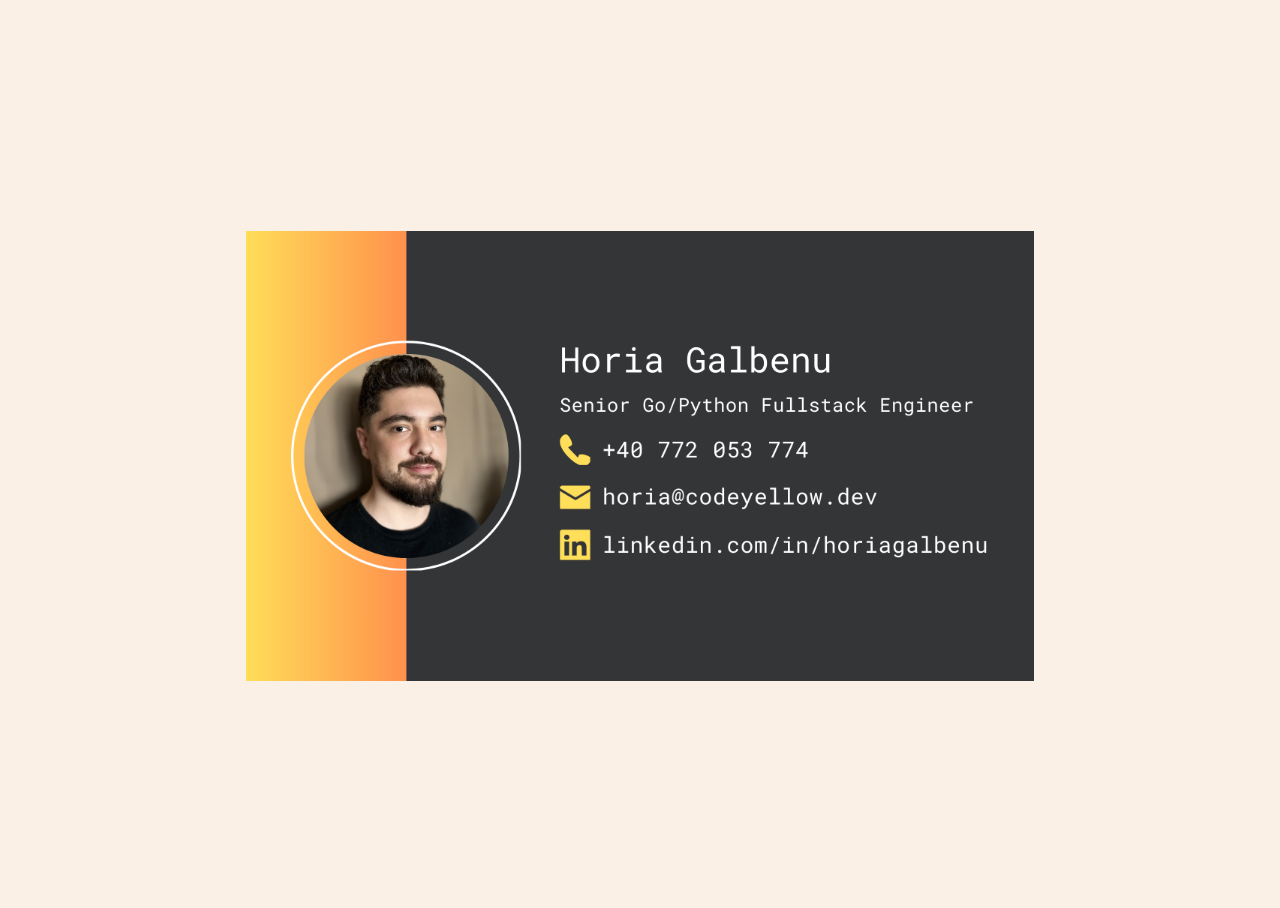
==== web/index.html @ 9cc89433 "deploy static website using S3, Cloudfront, Route 53" ====
<!DOCTYPE html>
<html>
<head>
    <meta name="viewport" content="width=device-width, initial-scale=1.0">
    <meta charset="utf-8">
    <title>Horia Galbenu - Senior Go/Python Fullstack Developer</title>
    <link rel="icon" type="image/x-icon" href="./favicon.ico">
    <link rel="apple-touch-icon" href="./favicon.ico">
    <meta name="keywords" content="Senior Go/Python Fullstack Developer, Senior Go Fullstack Developer, Senior Python Fullstack Developer, frontend, backend, developer, contractor, freelancer, go, python">
    <meta name="author" content="Horia Galbenu">
    <link rel="stylesheet" type="text/css" href="./style.css">
</head>
<body>
    <div class="wrapper">
        <a href="http://www.linkedin.com/in/horiagalbenu"><img class="businesscard" src="./businesscard.png" /></a>
    </div>
</body>
</html>
---- web/style.css ----
html {
    height: 100%
}

body {
    height: 100%;
    background-color: linen;
}

.wrapper {
    height: 100%;
    display: flex;
    flex-direction: column;
    align-items: center;
    justify-content: center;
}

.businesscard {
    height: auto;
    margin: 20px;
    width: 100%;
    max-width: 788px;
    max-height: 450px;
}

.phone {
    top: 47.5%;
}
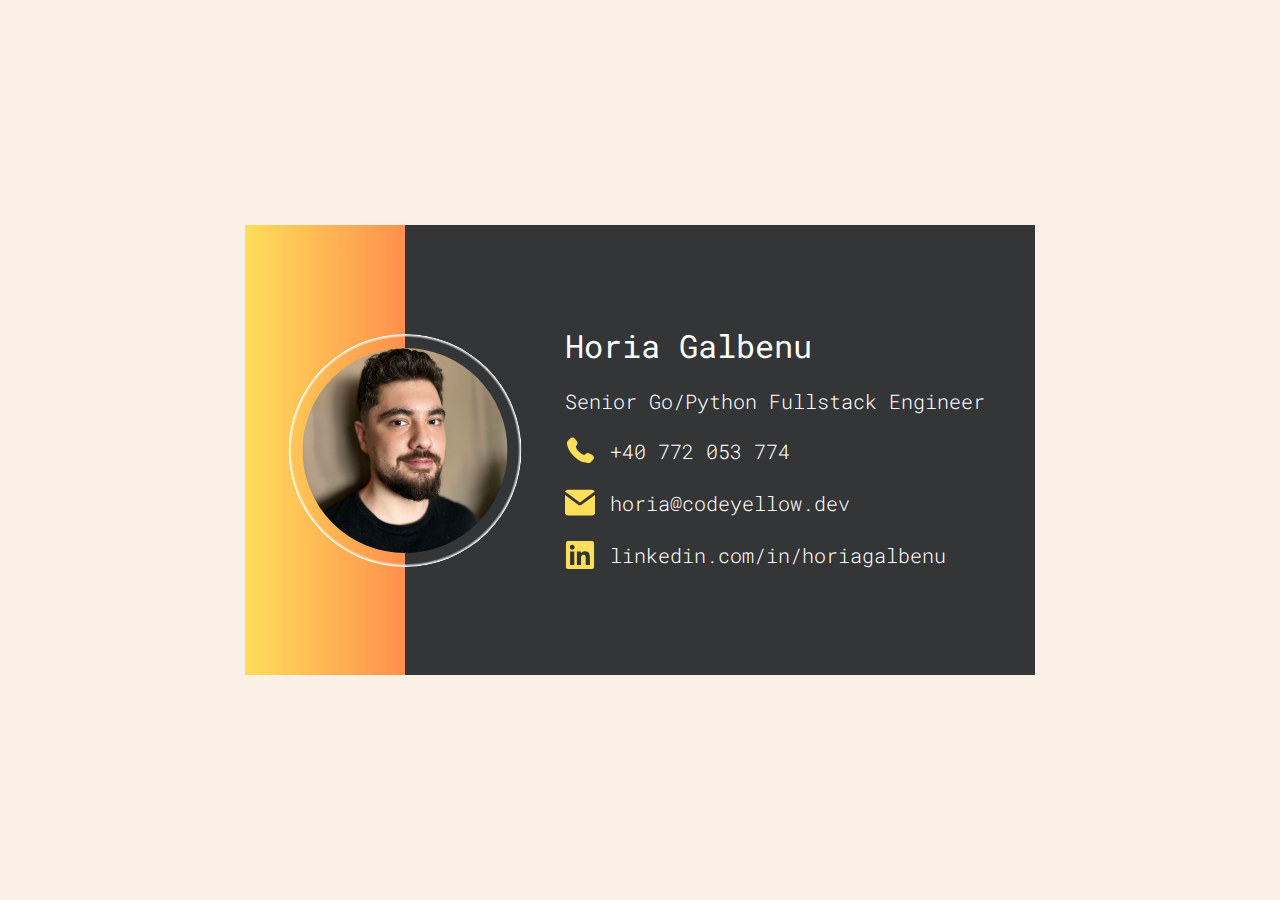
==== commit 91f9cf3c: "Update website layout and links" ====
--- a/web/index.html
+++ b/web/index.html
@@ -1,18 +1,41 @@
-<!DOCTYPE html>
 <html>
-<head>
+  <head>
     <meta name="viewport" content="width=device-width, initial-scale=1.0">
     <meta charset="utf-8">
-    <title>Horia Galbenu - Senior Go/Python Fullstack Developer</title>
-    <link rel="icon" type="image/x-icon" href="./favicon.ico">
-    <link rel="apple-touch-icon" href="./favicon.ico">
-    <meta name="keywords" content="Senior Go/Python Fullstack Developer, Senior Go Fullstack Developer, Senior Python Fullstack Developer, frontend, backend, developer, contractor, freelancer, go, python">
+    <title>Horia Galbenu - Senior Go/Python Fullstack Engineer</title>
+    <link rel="icon" type="image/x-icon" href="resources/favicon.ico">
+    <link rel="apple-touch-icon" href="resources/favicon.ico">
+    <meta name="keywords" content="Senior Go/Python Fullstack Engineer, Senior Go Fullstack Engineer, Senior Python Fullstack Engineer, Senior Go/Python Fullstack Developer, Senior Go Fullstack Developer, Senior Python Fullstack Developer frontend, backend, developer, engineer, software, software engineer, contractor, freelancer, go, python">
     <meta name="author" content="Horia Galbenu">
-    <link rel="stylesheet" type="text/css" href="./style.css">
-</head>
-<body>
-    <div class="wrapper">
-        <a href="http://www.linkedin.com/in/horiagalbenu"><img class="businesscard" src="./businesscard.png" /></a>
+    <link rel="stylesheet" href="style.css">
+    <link rel="preconnect" href="https://fonts.googleapis.com">
+    <link rel="preconnect" href="https://fonts.gstatic.com" crossorigin>
+    <link href="https://fonts.googleapis.com/css2?family=Roboto+Mono:ital,wght@0,100..700;1,100..700&display=swap" rel="stylesheet">
+    <meta name="viewport" content="width=device-width, initial-scale=1.0">
+  </head>
+  <body>
+    <div class="businesscard">
+      <div class="accent-area"></div>
+      <div class="info-area">
+        <div class="name">Horia Galbenu</div>
+        <div class="description">Senior Go/Python Fullstack Engineer</div>
+        <a href="tel:+40772053774">
+          <img class="icon" src="resources/phone.svg">
+          +40 772 053 774
+        </a>
+        <a href="mailto:horia@codeyellow.dev">
+          <img class="icon" src="resources/envelope.svg">
+          horia@codeyellow.dev
+        </a>
+        <a href="https://linkedin.com/in/horiagalbenu" target="_blank">
+          <img class="icon" src="resources/linkedin.svg">
+          linkedin.com/in/horiagalbenu
+        </a>
+      </div>
+      <div class="portrait-wrapper">
+        <div class="ring"></div>
+        <img class="portrait" src="resources/portrait.jpeg">
+      </div>
     </div>
-</body>
-</html>+  </body>
+</html>
--- a/web/style.css
+++ b/web/style.css
@@ -1,28 +1,156 @@
-html {
-    height: 100%
-}
-
-body {
-    height: 100%;
+* {
+    box-sizing: border-box;
+  }
+  
+  html {
+    height: 100vh;
+    width: 100vw;
+  }
+  
+  body {
+    width: 100vw;
+    height: 100vh;
     background-color: linen;
-}
-
-.wrapper {
-    height: 100%;
+    display: flex;
+    justify-content: center;
+    align-items: center;
+    margin: 0;
+  
+    font-family: "Roboto Mono", monospace;
+    font-optical-sizing: auto;
+    font-weight: 300;
+    font-style: normal;
+    line-height: 1;
+  }
+  
+  .businesscard {
+    position: relative;
+    height: auto;
+    width: fit-content;
+    max-width: 800px;
+    max-height: 450px;
+    display: flex;
+  }
+  
+  .accent-area {
+    flex-shrink: 0;
+    width: 160px;
+    background: rgb(254,221,90);
+    background: linear-gradient(90deg, rgba(254,221,90,1) 0%, rgba(255,144,77,1) 100%);
+  }
+  
+  .info-area {
+    background-color: #343537;
+    color: #fff;
+    padding: 105px 50px 120px 160px;
     display: flex;
     flex-direction: column;
+    row-gap: 22px;
+    font-size: 20px;
+  }
+  
+  .name {
+    font-size: 32px;
+    font-weight: 400;
+    margin-top: 0;
+    margin-bottom: 5px;
+  }
+  
+  .description {
+    font-size: 20px;
+    line-height: 25px;
+  }
+  
+  a {
+    display: flex;
     align-items: center;
-    justify-content: center;
-}
+    color: #fff;
+    text-decoration: none;
+    transition: color 0.1s linear;
+  }
+  
+  a:hover {
+    color: #FFDE59;
+  }
+  
+  .icon {
+    height: 30px;
+    margin-right: 15px;
+  }
+  
+  .portrait-wrapper {
+    position: absolute;
+    left: 160px;
+    transform: translateX(-50%);
+    align-self: center;
+  }
+  
+  .portrait {
+    width: 205px;
+    height: 205px;
+    border-radius: 100%;
+    object-fit: cover;
+  }
+  
+  .ring {
+    position: absolute;
+    top: -14px;
+    left: -14px;
+    width: 233px;
+    height: 233px;
+    background-color: #fff;
+    border-radius: 100%;
+    z-index: -1;
+  
+    -webkit-mask: radial-gradient(transparent 113px,#000 116px);
+    mask: radial-gradient(transparent 113px,#000 116px);
+  }
+  
+  @media only screen and (max-width: 800px) {
+    body {
+      flex-direction: column;
+      justify-content: flex-start;
+    }
+  
+    .businesscard {
+      flex-direction: column;
+      max-width: unset;
+      max-height: unset;
+      width: 100%;
+      height: 100%;
+      flex-grow: 1;
+    }
+  
+    .accent-area {
+      width: 100%;
+      height: 160px;
+  
+      background: rgb(254,221,90);
+      background: linear-gradient(180deg, rgba(254,221,90,1) 0%, rgba(255,144,77,1) 100%);
+    }
+  
+    .info-area {
+      text-align: center;
+      left: unset;
+      top: 160px;
+      flex-grow: 1;
+      padding: 160px 50px;
+      font-size: 16px;
+    }
+  
+    .portrait-wrapper {
+      left: unset;
+      top: 160px;
+      transform: translateY(-50%);
+    }
+  
+    .name, .description {
+      text-align: center;
+    }
 
-.businesscard {
-    height: auto;
-    margin: 20px;
-    width: 100%;
-    max-width: 788px;
-    max-height: 450px;
-}
-
-.phone {
-    top: 47.5%;
-}
+    .phone, .email, .linkedin {
+        display: flex;
+        left: unset;
+        justify-content: center;
+    }
+  }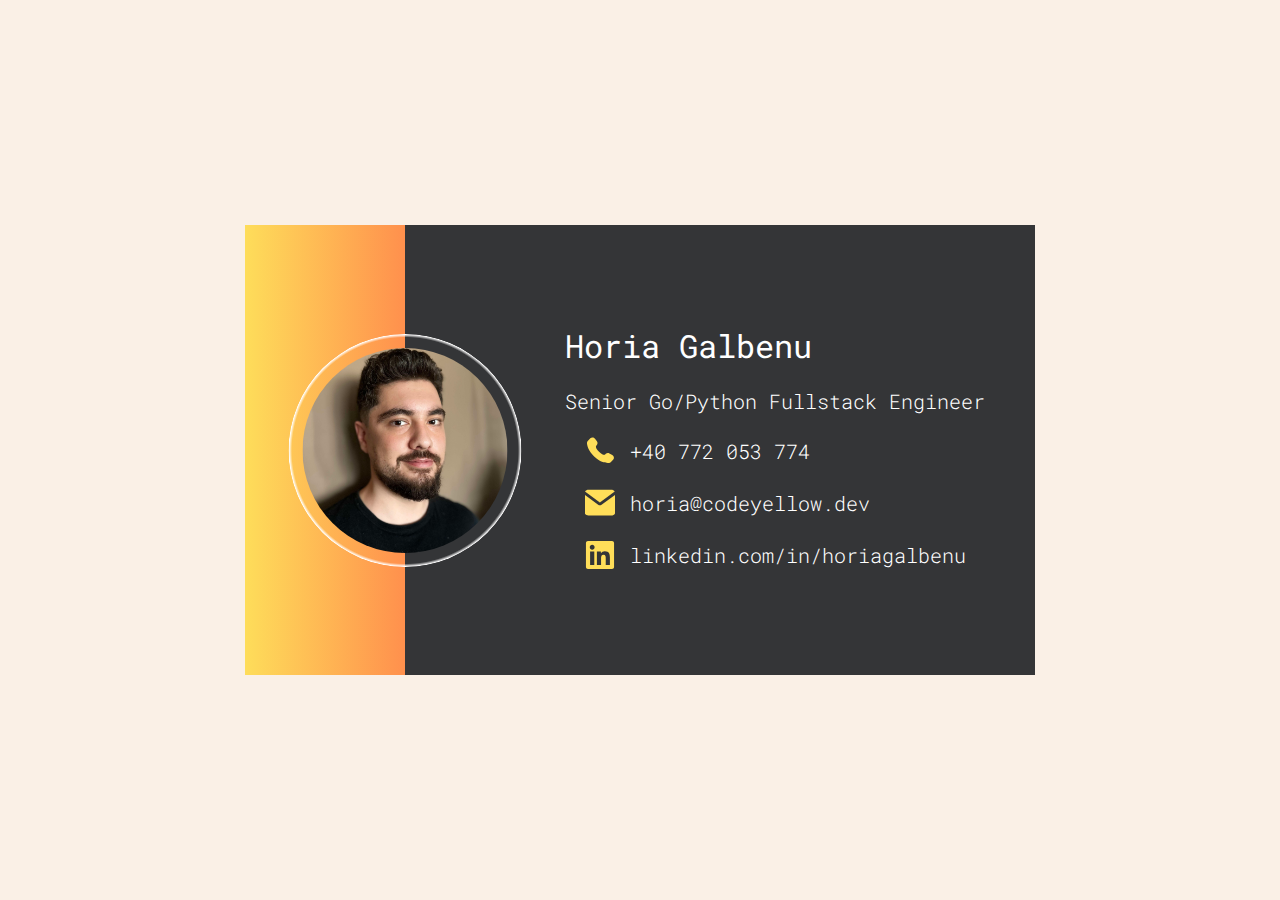
==== commit d4bd25c9: "Fix resource ids and align contact info better on mobile landscape view" ====
--- a/web/index.html
+++ b/web/index.html
@@ -19,18 +19,20 @@
       <div class="info-area">
         <div class="name">Horia Galbenu</div>
         <div class="description">Senior Go/Python Fullstack Engineer</div>
-        <a href="tel:+40772053774">
-          <img class="icon" src="resources/phone.svg">
-          +40 772 053 774
-        </a>
-        <a href="mailto:horia@codeyellow.dev">
-          <img class="icon" src="resources/envelope.svg">
-          horia@codeyellow.dev
-        </a>
-        <a href="https://linkedin.com/in/horiagalbenu" target="_blank">
-          <img class="icon" src="resources/linkedin.svg">
-          linkedin.com/in/horiagalbenu
-        </a>
+        <div class="contact-info">
+          <a href="tel:+40772053774">
+            <img class="icon" src="resources/phone.svg">
+            +40 772 053 774
+          </a>
+          <a href="mailto:horia@codeyellow.dev">
+            <img class="icon" src="resources/envelope.svg">
+            horia@codeyellow.dev
+          </a>
+          <a href="https://linkedin.com/in/horiagalbenu" target="_blank">
+            <img class="icon" src="resources/linkedin.svg">
+            linkedin.com/in/horiagalbenu
+          </a>
+        </div>
       </div>
       <div class="portrait-wrapper">
         <div class="ring"></div>
--- a/web/style.css
+++ b/web/style.css
@@ -47,6 +47,13 @@
     flex-direction: column;
     row-gap: 22px;
     font-size: 20px;
+  }
+
+  .contact-info {
+    display: flex;
+    flex-direction: column;
+    row-gap: 22px;
+    align-self: center;
   }
   
   .name {
